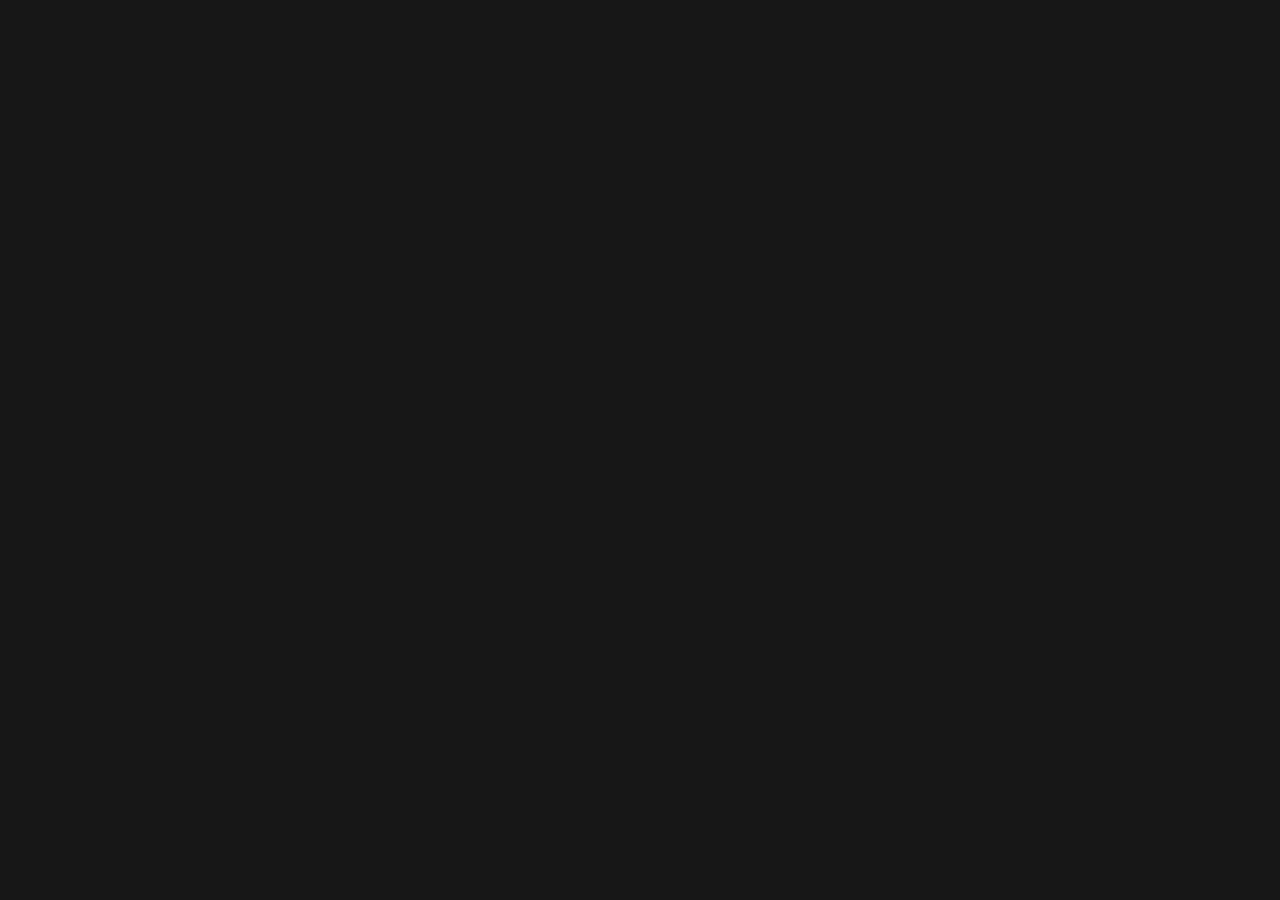
==== gpt-reijohan-js/index.html @ 6b744f0b "Ultimos cambios en pruebas y CSS actualizados" ====
<!DOCTYPE html>
<html lang="es">

<head>
  <meta charset="UTF-8">
  <meta name="viewport" content="width=device-width, initial-scale=1.0">
  <title>ReijohanGPT</title>

  <style>
    /* Estilos mínimos globales para asegurar el comportamiento de la pantalla */
    * {
      margin: 0;
      padding: 0;
      box-sizing: border-box;
    }

    html,
    body {
      width: 100%;
      height: 100%;
      min-width: 0;
      min-height: 0;
      font-family: Arial, sans-serif;
      background: hsl(0, 0%, 9%);
      overflow: hidden;
    }

    /* Contenedor principal que replica el layout estructural original */
    .chat-app {
      position: relative;
      display: flex;
      width: 100%;
      height: 100vh;
      height: 100dvh;
      min-width: 0;
      min-height: 0;
      overflow: hidden;
      background: hsl(0, 0%, 9%);
    }

    /* Estado cuando la app tiene mensajes activos */
    .chat-app.chat-has-messages {
      /* Estilos condicionales globales si se necesitan heredar */
    }

    /* Modificador estructural para pantallas móviles */
    @media (max-width: 64rem) {
      .chat-app {
        display: block;
      }
    }
  </style>

  <!-- Importación de los módulos de cada Web Component -->
  <script type="module" src="./components/SidebarComponent.js"></script>
  <script type="module" src="./components/ChatMain.js"></script>
  <script type="module" src="./components/ChatHeader.js"></script>
  <script type="module" src="./components/ChatInput.js"></script>
</head>

<body>

  <!-- Contenedor estructural nativo -->
  <div class="chat-app" id="app-root">

    <!-- Componente del Menú Lateral -->
    <sidebar-component></sidebar-component>

    <!-- Componente del Contenido Principal -->
    <chat-main></chat-main>

  </div>

</body>

</html>
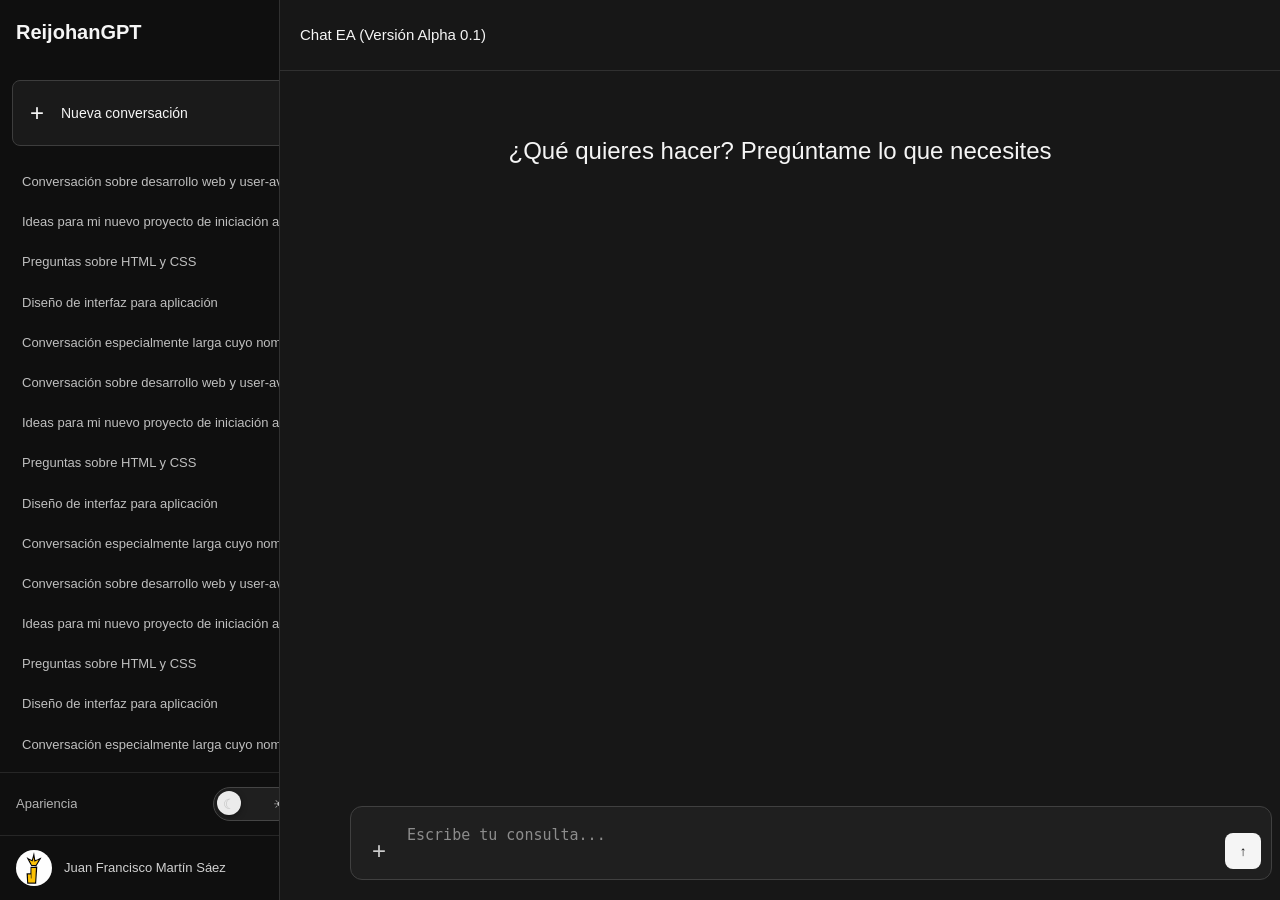
==== commit 347dfbfa: "Ultimos cambios en pruebas y CSS actualizados" ====
--- a/gpt-reijohan-js/index.html
+++ b/gpt-reijohan-js/index.html
@@ -1,73 +1,104 @@
 <!DOCTYPE html>
+
 <html lang="es">
 
 <head>
+
   <meta charset="UTF-8">
+
   <meta name="viewport" content="width=device-width, initial-scale=1.0">
+
   <title>ReijohanGPT</title>
 
-  <style>
-    /* Estilos mínimos globales para asegurar el comportamiento de la pantalla */
-    * {
-      margin: 0;
-      padding: 0;
-      box-sizing: border-box;
-    }
+  <!-- CSS GLOBAL -->
 
-    html,
-    body {
-      width: 100%;
-      height: 100%;
-      min-width: 0;
-      min-height: 0;
-      font-family: Arial, sans-serif;
-      background: hsl(0, 0%, 9%);
-      overflow: hidden;
-    }
+  <link rel="stylesheet" href="./src/global.css">
 
-    /* Contenedor principal que replica el layout estructural original */
-    .chat-app {
-      position: relative;
-      display: flex;
-      width: 100%;
-      height: 100vh;
-      height: 100dvh;
-      min-width: 0;
-      min-height: 0;
-      overflow: hidden;
-      background: hsl(0, 0%, 9%);
-    }
+  <!-- =========================================
+       JAVASCRIPT
+       ÚNICO PUNTO DE ENTRADA
+  ========================================== -->
 
-    /* Estado cuando la app tiene mensajes activos */
-    .chat-app.chat-has-messages {
-      /* Estilos condicionales globales si se necesitan heredar */
-    }
+  <script type="module" src="./src/index.js"></script>
 
-    /* Modificador estructural para pantallas móviles */
-    @media (max-width: 64rem) {
-      .chat-app {
-        display: block;
-      }
-    }
-  </style>
+</head>
 
-  <!-- Importación de los módulos de cada Web Component -->
-  <script type="module" src="./components/SidebarComponent.js"></script>
-  <script type="module" src="./components/ChatMain.js"></script>
-  <script type="module" src="./components/ChatHeader.js"></script>
-  <script type="module" src="./components/ChatInput.js"></script>
-</head>
 
 <body>
 
-  <!-- Contenedor estructural nativo -->
-  <div class="chat-app" id="app-root">
+  <!-- =========================================
+       APLICACIÓN PRINCIPAL
+  ========================================== -->
 
-    <!-- Componente del Menú Lateral -->
-    <sidebar-component></sidebar-component>
+  <div class="chat-app">
 
-    <!-- Componente del Contenido Principal -->
-    <chat-main></chat-main>
+
+    <!-- =========================================
+         SIDEBAR
+    ========================================== -->
+
+    <chat-sidebar>
+
+      <chat-logo></chat-logo>
+
+      <chat-sidebar-header></chat-sidebar-header>
+
+      <chat-sidebar-content>
+
+        <chat-new-button></chat-new-button>
+
+        <chat-history></chat-history>
+
+        <chat-theme></chat-theme>
+
+        <chat-user></chat-user>
+
+      </chat-sidebar-content>
+
+    </chat-sidebar>
+
+
+    <!-- =========================================
+         CONTENIDO PRINCIPAL
+    ========================================== -->
+
+    <main class="chat-main">
+
+
+      <!-- =======================================
+           CABECERA
+      ======================================== -->
+
+      <chat-header></chat-header>
+
+
+      <!-- =======================================
+           CONVERSACIÓN
+      ======================================== -->
+
+      <chat-conversation>
+
+        <chat-welcome slot="welcome"></chat-welcome>
+
+        <chat-status slot="status"></chat-status>
+
+        <chat-messages slot="messages"></chat-messages>
+
+      </chat-conversation>
+
+
+      <!-- =======================================
+           ZONA DE ESCRITURA
+      ======================================== -->
+
+      <chat-input>
+
+        <chat-file-preview slot="file-preview"></chat-file-preview>
+
+      </chat-input>
+
+
+    </main>
 
   </div>
 
--- a/gpt-reijohan-js/src/global.css
+++ b/gpt-reijohan-js/src/global.css
@@ -0,0 +1,84 @@
+* {
+  margin: 0;
+  padding: 0;
+  box-sizing: border-box;
+}
+
+html,
+body {
+  width: 100%;
+  height: 100%;
+  margin: 0;
+  padding: 0;
+  overflow: hidden;
+  /* Bloquea el scroll general del navegador */
+  font-family: Arial, sans-serif;
+  background: hsl(0, 0%, 9%);
+  color: hsl(0, 0%, 95%);
+  transition: background-color 0.3s ease, color 0.3s ease;
+}
+
+button,
+input,
+textarea {
+  font-family: inherit;
+}
+
+img {
+  max-width: 100%;
+  height: auto;
+}
+
+button:focus-visible,
+input:focus-visible,
+textarea:focus-visible {
+  outline: 0.125rem solid hsl(0, 0%, 70%);
+  outline-offset: 0.125rem;
+}
+
+/* Aplicación estructural */
+.chat-app {
+  display: flex;
+  width: 100%;
+  height: 100vh;
+  height: 100dvh;
+  overflow: hidden;
+  background: hsl(0, 0%, 9%);
+  transition: background-color 0.3s ease;
+}
+
+/* Área de contenido central principal */
+.chat-main {
+  flex: 1;
+  display: flex;
+  flex-direction: column;
+  height: 100%;
+  min-width: 0;
+  overflow: hidden;
+  /* Evita scrolls accidentales en este contenedor */
+}
+
+/* Soporte de temas globales */
+html[data-theme="light"],
+body[data-theme="light"] {
+  background: hsl(0, 0%, 98%);
+  color: hsl(0, 0%, 10%);
+}
+
+.chat-app:has(chat-sidebar[data-theme="light"]) {
+  background: hsl(0, 0%, 98%);
+}
+
+/* Ajustes Responsivos */
+@media (max-width: 64rem) {
+  .chat-app {
+    display: flex;
+    /* Mantenemos flex para que el sidebar absoluto no rompa la estructura */
+    position: relative;
+  }
+
+  .chat-main {
+    width: 100%;
+    height: 100%;
+  }
+}
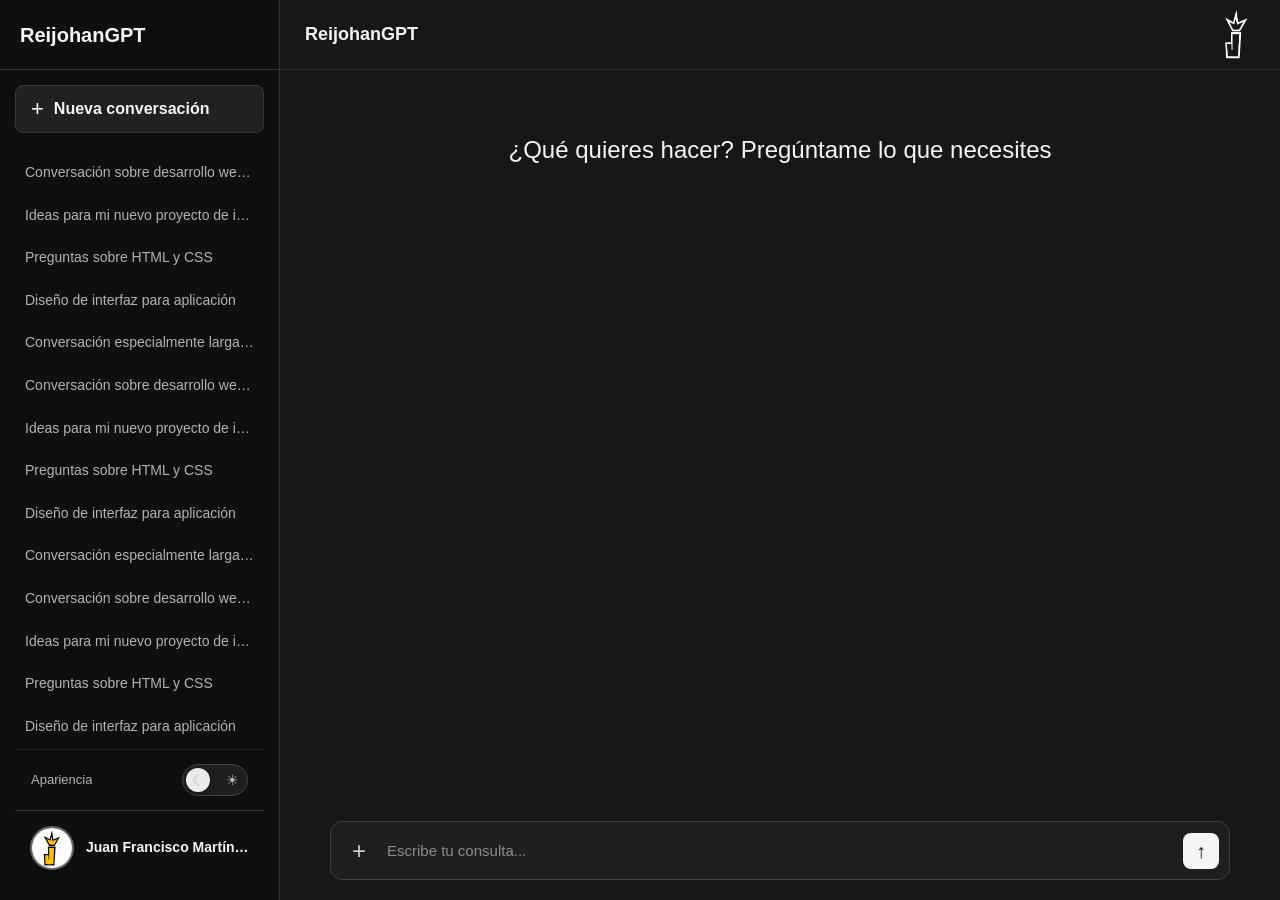
==== commit e6cf059d: "Ultimos cambios en pruebas y CSS actualizados" ====
--- a/gpt-reijohan-js/index.html
+++ b/gpt-reijohan-js/index.html
@@ -39,9 +39,12 @@
 
     <chat-sidebar>
 
-      <chat-logo></chat-logo>
+      <chat-sidebar-header>
 
-      <chat-sidebar-header></chat-sidebar-header>
+        <chat-logo></chat-logo>
+
+      </chat-sidebar-header>
+
 
       <chat-sidebar-content>
 
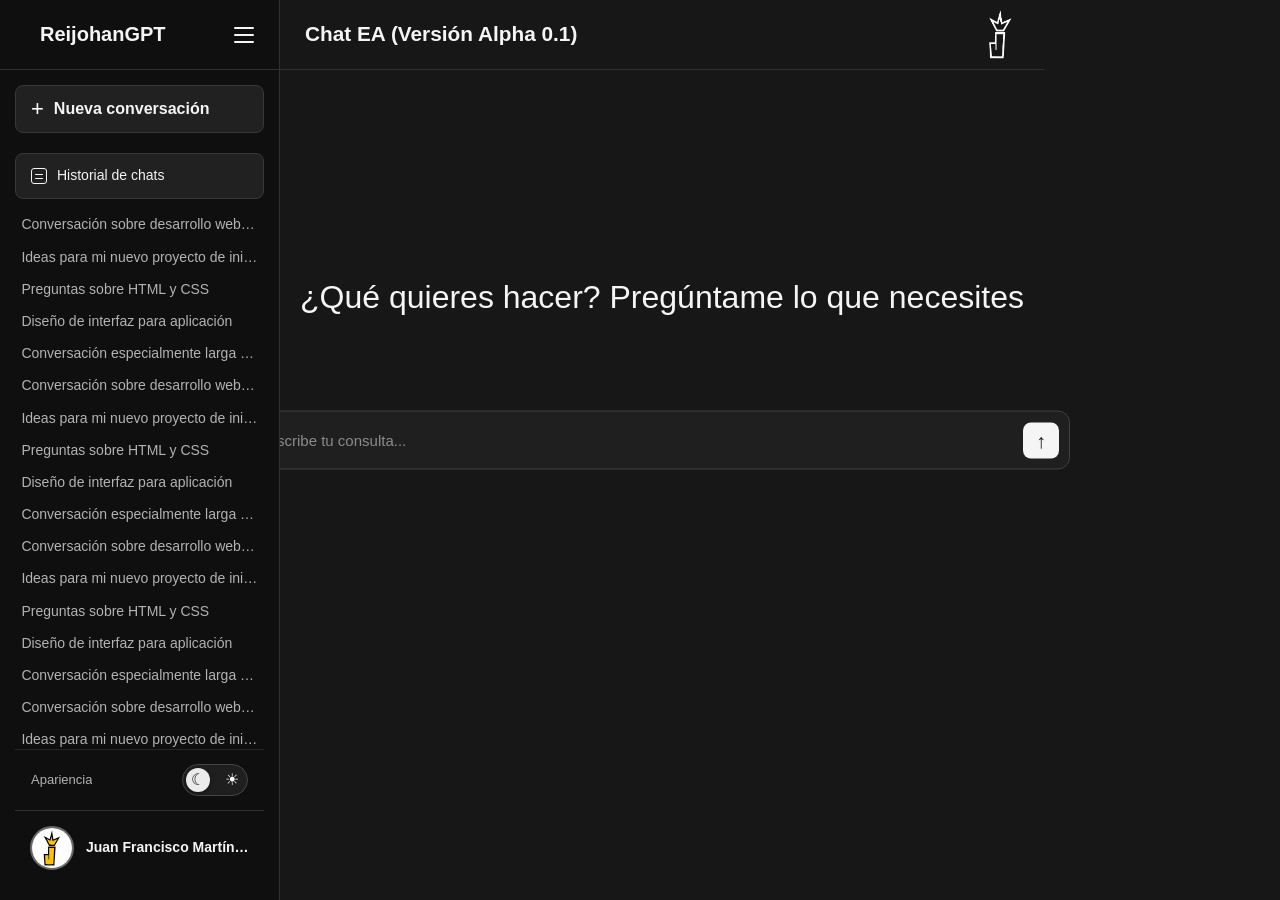
==== commit fb98469d: "Ultimos cambios en pruebas y CSS actualizados" ====
--- a/gpt-reijohan-js/index.html
+++ b/gpt-reijohan-js/index.html
@@ -1,110 +1,42 @@
 <!DOCTYPE html>
-
 <html lang="es">
 
 <head>
-
   <meta charset="UTF-8">
-
   <meta name="viewport" content="width=device-width, initial-scale=1.0">
-
   <title>ReijohanGPT</title>
-
-  <!-- CSS GLOBAL -->
-
   <link rel="stylesheet" href="./src/global.css">
-
-  <!-- =========================================
-       JAVASCRIPT
-       ÚNICO PUNTO DE ENTRADA
-  ========================================== -->
-
   <script type="module" src="./src/index.js"></script>
-
 </head>
 
-
 <body>
-
-  <!-- =========================================
-       APLICACIÓN PRINCIPAL
-  ========================================== -->
-
   <div class="chat-app">
 
-
-    <!-- =========================================
-         SIDEBAR
-    ========================================== -->
-
     <chat-sidebar>
-
       <chat-sidebar-header>
-
         <chat-logo></chat-logo>
-
       </chat-sidebar-header>
-
-
       <chat-sidebar-content>
-
         <chat-new-button></chat-new-button>
-
         <chat-history></chat-history>
-
         <chat-theme></chat-theme>
-
         <chat-user></chat-user>
-
       </chat-sidebar-content>
-
     </chat-sidebar>
-
-
-    <!-- =========================================
-         CONTENIDO PRINCIPAL
-    ========================================== -->
-
-    <main class="chat-main">
-
-
-      <!-- =======================================
-           CABECERA
-      ======================================== -->
-
-      <chat-header></chat-header>
-
-
-      <!-- =======================================
-           CONVERSACIÓN
-      ======================================== -->
-
-      <chat-conversation>
-
-        <chat-welcome slot="welcome"></chat-welcome>
-
-        <chat-status slot="status"></chat-status>
-
-        <chat-messages slot="messages"></chat-messages>
-
+    <chat-main>
+      <chat-header class="slot-header" slot="header">
+        <chat-header-content class="slot-content" slot="content"></chat-header-content>
+      </chat-header>
+      <chat-conversation class="slot-conversation" slot="conversation">
+        <chat-welcome class="slot-welcome" slot="welcome"></chat-welcome>
+        <chat-status class="slot-status" slot="status"></chat-status>
+        <chat-messages class="slot-messages" slot="messages"></chat-messages>
       </chat-conversation>
-
-
-      <!-- =======================================
-           ZONA DE ESCRITURA
-      ======================================== -->
-
-      <chat-input>
-
-        <chat-file-preview slot="file-preview"></chat-file-preview>
-
+      <chat-input class="slot-input" slot="input">
+        <chat-file-preview class="slot-file-preview" slot="file-preview"></chat-file-preview>
       </chat-input>
-
-
-    </main>
-
+    </chat-main>
   </div>
-
 </body>
 
 </html>
--- a/gpt-reijohan-js/src/global.css
+++ b/gpt-reijohan-js/src/global.css
@@ -4,19 +4,30 @@
   box-sizing: border-box;
 }
 
+
 html,
 body {
   width: 100%;
   height: 100%;
+
   margin: 0;
   padding: 0;
+
   overflow: hidden;
-  /* Bloquea el scroll general del navegador */
+
   font-family: Arial, sans-serif;
-  background: hsl(0, 0%, 9%);
-  color: hsl(0, 0%, 95%);
-  transition: background-color 0.3s ease, color 0.3s ease;
+
+  background:
+    hsl(0, 0%, 9%);
+
+  color:
+    hsl(0, 0%, 95%);
+
+  transition:
+    background-color 0.3s ease,
+    color 0.3s ease;
 }
+
 
 button,
 input,
@@ -24,61 +35,133 @@
   font-family: inherit;
 }
 
+
 img {
   max-width: 100%;
   height: auto;
 }
 
+
 button:focus-visible,
 input:focus-visible,
 textarea:focus-visible {
-  outline: 0.125rem solid hsl(0, 0%, 70%);
-  outline-offset: 0.125rem;
+  outline:
+    0.125rem solid hsl(0, 0%, 70%);
+
+  outline-offset:
+    0.125rem;
 }
 
-/* Aplicación estructural */
+
+/* =====================================
+   APLICACIÓN ESTRUCTURAL
+===================================== */
+
 .chat-app {
   display: flex;
+
   width: 100%;
+
   height: 100vh;
   height: 100dvh;
+
   overflow: hidden;
-  background: hsl(0, 0%, 9%);
-  transition: background-color 0.3s ease;
+
+  background:
+    hsl(0, 0%, 9%);
+
+  transition:
+    background-color 0.3s ease;
 }
 
-/* Área de contenido central principal */
+
+/* =====================================
+   ÁREA PRINCIPAL
+===================================== */
+
 .chat-main {
-  flex: 1;
+  position: relative;
+
+  flex:
+    1 1 auto;
+
+  width:
+    auto;
+
+  min-width:
+    0;
+
+  height:
+    100%;
+
   display: flex;
   flex-direction: column;
-  height: 100%;
-  min-width: 0;
-  overflow: hidden;
-  /* Evita scrolls accidentales en este contenedor */
+
+  overflow:
+    hidden;
+
+  /*
+    .chat-main ocupa automáticamente
+    todo el espacio que queda después
+    de chat-sidebar.
+
+    Si el sidebar se expande:
+      .chat-main se reduce.
+
+    Si el sidebar se contrae:
+      .chat-main se amplía.
+  */
 }
 
-/* Soporte de temas globales */
+
+/* =====================================
+   TEMAS GLOBALES
+===================================== */
+
 html[data-theme="light"],
 body[data-theme="light"] {
-  background: hsl(0, 0%, 98%);
-  color: hsl(0, 0%, 10%);
+  background:
+    hsl(0, 0%, 98%);
+
+  color:
+    hsl(0, 0%, 10%);
 }
 
+
 .chat-app:has(chat-sidebar[data-theme="light"]) {
-  background: hsl(0, 0%, 98%);
+  background:
+    hsl(0, 0%, 98%);
 }
 
-/* Ajustes Responsivos */
+
+/* =====================================
+   RESPONSIVE
+===================================== */
+
 @media (max-width: 64rem) {
+
   .chat-app {
     display: flex;
-    /* Mantenemos flex para que el sidebar absoluto no rompa la estructura */
+
     position: relative;
-  }
 
-  .chat-main {
     width: 100%;
     height: 100%;
   }
+
+
+  .chat-main {
+    flex:
+      1 1 auto;
+
+    width:
+      auto;
+
+    min-width:
+      0;
+
+    height:
+      100%;
+  }
+
 }
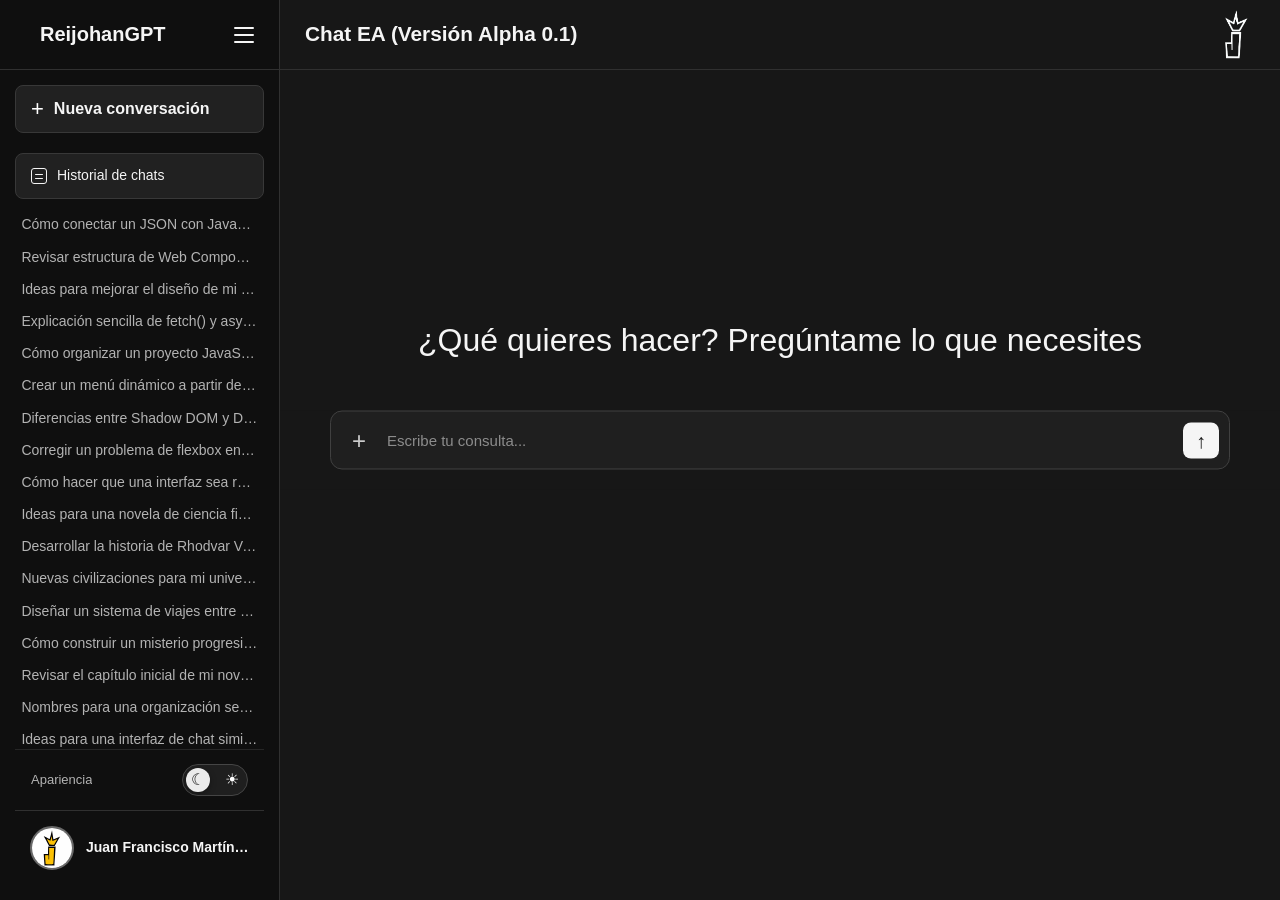
==== commit 2d3e424f: "Ultimos cambios en pruebas y CSS actualizados" ====
--- a/gpt-reijohan-js/index.html
+++ b/gpt-reijohan-js/index.html
@@ -18,7 +18,7 @@
       </chat-sidebar-header>
       <chat-sidebar-content>
         <chat-new-button></chat-new-button>
-        <chat-history></chat-history>
+        <chat-history src="./src/historial.json"></chat-history>
         <chat-theme></chat-theme>
         <chat-user></chat-user>
       </chat-sidebar-content>
@@ -37,6 +37,4 @@
       </chat-input>
     </chat-main>
   </div>
-</body>
-
-</html>+</body>
--- a/gpt-reijohan-js/src/global.css
+++ b/gpt-reijohan-js/src/global.css
@@ -4,30 +4,18 @@
   box-sizing: border-box;
 }
 
-
 html,
 body {
   width: 100%;
   height: 100%;
-
   margin: 0;
   padding: 0;
-
   overflow: hidden;
-
   font-family: Arial, sans-serif;
-
-  background:
-    hsl(0, 0%, 9%);
-
-  color:
-    hsl(0, 0%, 95%);
-
-  transition:
-    background-color 0.3s ease,
-    color 0.3s ease;
+  background: hsl(0, 0%, 9%);
+  color: hsl(0, 0%, 95%);
+  transition: background-color 0.3s ease, color 0.3s ease;
 }
-
 
 button,
 input,
@@ -35,133 +23,52 @@
   font-family: inherit;
 }
 
-
 img {
   max-width: 100%;
   height: auto;
 }
 
-
 button:focus-visible,
 input:focus-visible,
 textarea:focus-visible {
-  outline:
-    0.125rem solid hsl(0, 0%, 70%);
-
-  outline-offset:
-    0.125rem;
+  outline: 0.125rem solid hsl(0, 0%, 70%);
+  outline-offset: 0.125rem;
 }
-
-
-/* =====================================
-   APLICACIÓN ESTRUCTURAL
-===================================== */
 
 .chat-app {
   display: flex;
-
   width: 100%;
-
   height: 100vh;
   height: 100dvh;
-
   overflow: hidden;
-
-  background:
-    hsl(0, 0%, 9%);
-
-  transition:
-    background-color 0.3s ease;
+  background: hsl(0, 0%, 9%);
+  transition: background-color 0.3s ease;
 }
-
-
-/* =====================================
-   ÁREA PRINCIPAL
-===================================== */
 
 .chat-main {
   position: relative;
-
-  flex:
-    1 1 auto;
-
-  width:
-    auto;
-
-  min-width:
-    0;
-
-  height:
-    100%;
-
+  flex: 1 1 auto;
+  width: auto;
+  min-width: 0;
+  height: 100%;
   display: flex;
   flex-direction: column;
-
-  overflow:
-    hidden;
-
-  /*
-    .chat-main ocupa automáticamente
-    todo el espacio que queda después
-    de chat-sidebar.
-
-    Si el sidebar se expande:
-      .chat-main se reduce.
-
-    Si el sidebar se contrae:
-      .chat-main se amplía.
-  */
+  overflow: hidden;
 }
-
-
-/* =====================================
-   TEMAS GLOBALES
-===================================== */
 
 html[data-theme="light"],
 body[data-theme="light"] {
-  background:
-    hsl(0, 0%, 98%);
-
-  color:
-    hsl(0, 0%, 10%);
+  background: hsl(0, 0%, 98%);
+  color: hsl(0, 0%, 10%);
 }
 
-
 .chat-app:has(chat-sidebar[data-theme="light"]) {
-  background:
-    hsl(0, 0%, 98%);
+  background: hsl(0, 0%, 98%);
 }
 
-
-/* =====================================
-   RESPONSIVE
-===================================== */
-
 @media (max-width: 64rem) {
-
   .chat-app {
-    display: flex;
-
     position: relative;
-
-    width: 100%;
     height: 100%;
   }
-
-
-  .chat-main {
-    flex:
-      1 1 auto;
-
-    width:
-      auto;
-
-    min-width:
-      0;
-
-    height:
-      100%;
-  }
-
 }
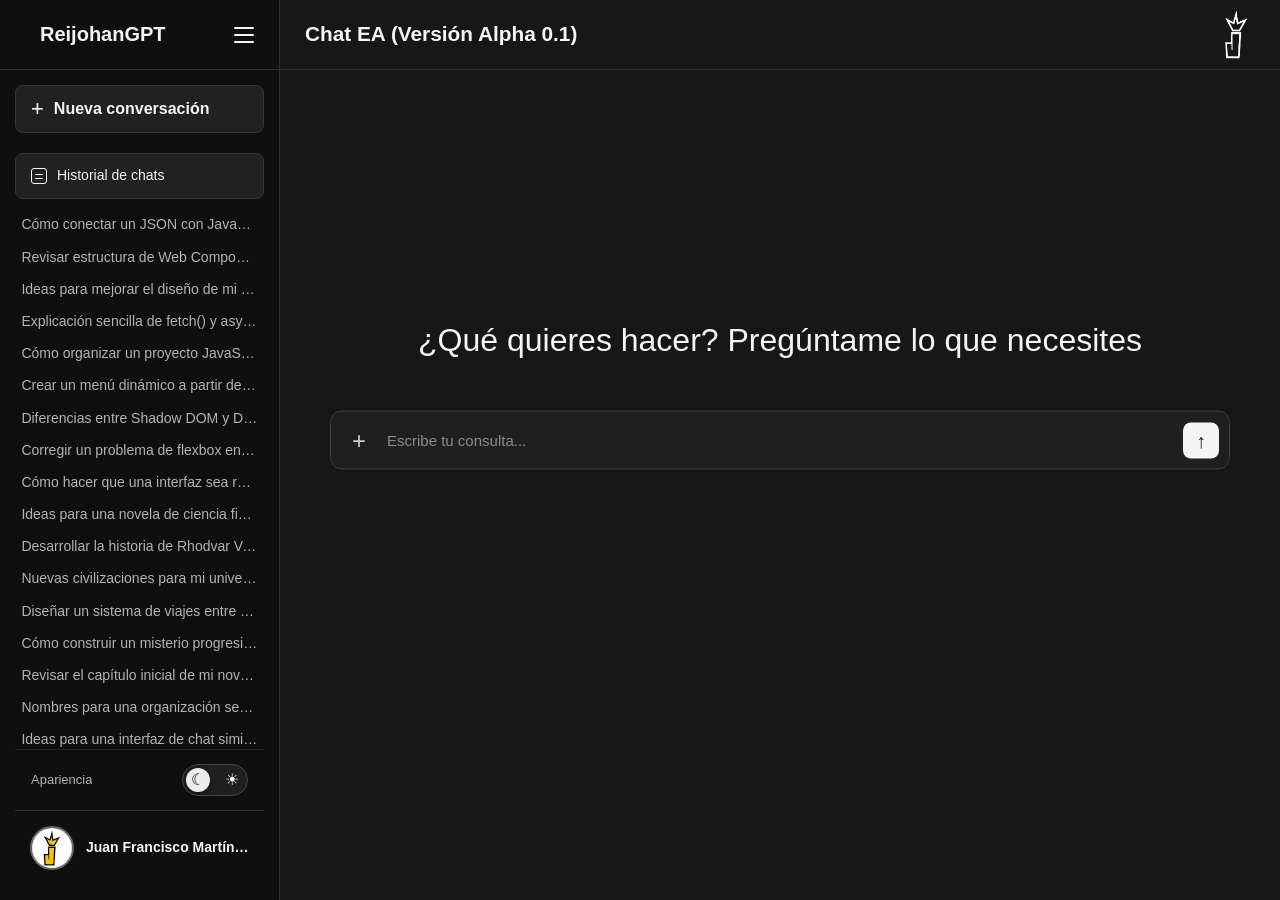
==== commit 2d5f32b9: "Ultimos cambios en pruebas y CSS actualizados" ====
--- a/gpt-reijohan-js/index.html
+++ b/gpt-reijohan-js/index.html
@@ -11,7 +11,6 @@
 
 <body>
   <div class="chat-app">
-
     <chat-sidebar>
       <chat-sidebar-header>
         <chat-logo></chat-logo>
